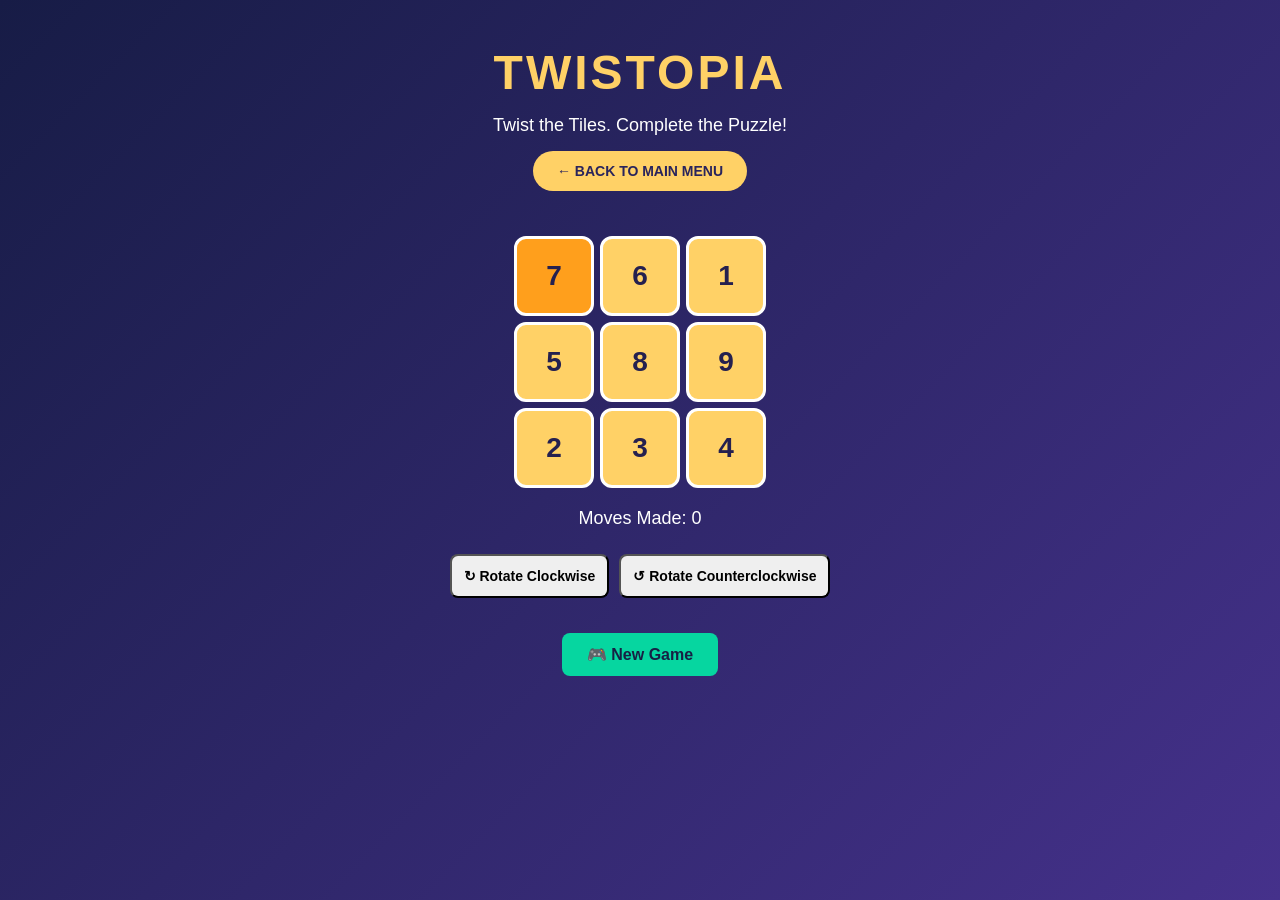
==== index.html @ 4ab51ff2 "Add files via upload Upload TWISTOPIA Trial Version 1.0" ====
<!DOCTYPE html>
<html lang="en">
<head>
    <meta charset="UTF-8">
    <meta name="viewport" content="width=device-width, initial-scale=1.0">
    <title>TWISTOPIA</title>
    <link rel="stylesheet" href="style.css">
</head>
<body>

    <h1>TWISTOPIA</h1>
    <p>Twist the Tiles. Complete the Puzzle!</p>

    <button onclick="location.href='menu.html'"
    style="
        background: #ffd166;
        color: #29245c;
        border: none;
        border-radius: 25px;
        padding: 12px 24px;
        margin: 15px;
        font-weight: bold;
        cursor: pointer;
    ">
        ← BACK TO MAIN MENU
    </button>

    <script src="game.js"></script>
</body>
</html>
---- style.css ----
* {
    box-sizing: border-box;
    margin: 0;
    padding: 0;
}

body {
    font-family: Arial, sans-serif;
    background: linear-gradient(135deg, #171c46, #45318b);
    color: white;
    min-height: 100vh;
    text-align: center;
    padding: 20px 10px;
}

h1 {
    font-size: clamp(30px, 7vw, 48px);
    color: #ffd166;
    margin-top: 25px;
    letter-spacing: 3px;
}

p {
    font-size: clamp(14px, 3vw, 18px);
    margin-top: 15px;
    color: white;
}

button {
    font-size: 14px;
    font-weight: bold;
}

@media (max-width: 480px) {
    body {
        padding: 12px 5px;
    }

    h1 {
        margin-top: 15px;
        letter-spacing: 2px;
    }

    #picture-game {
        width: 100%;
        overflow: hidden;
    }
}
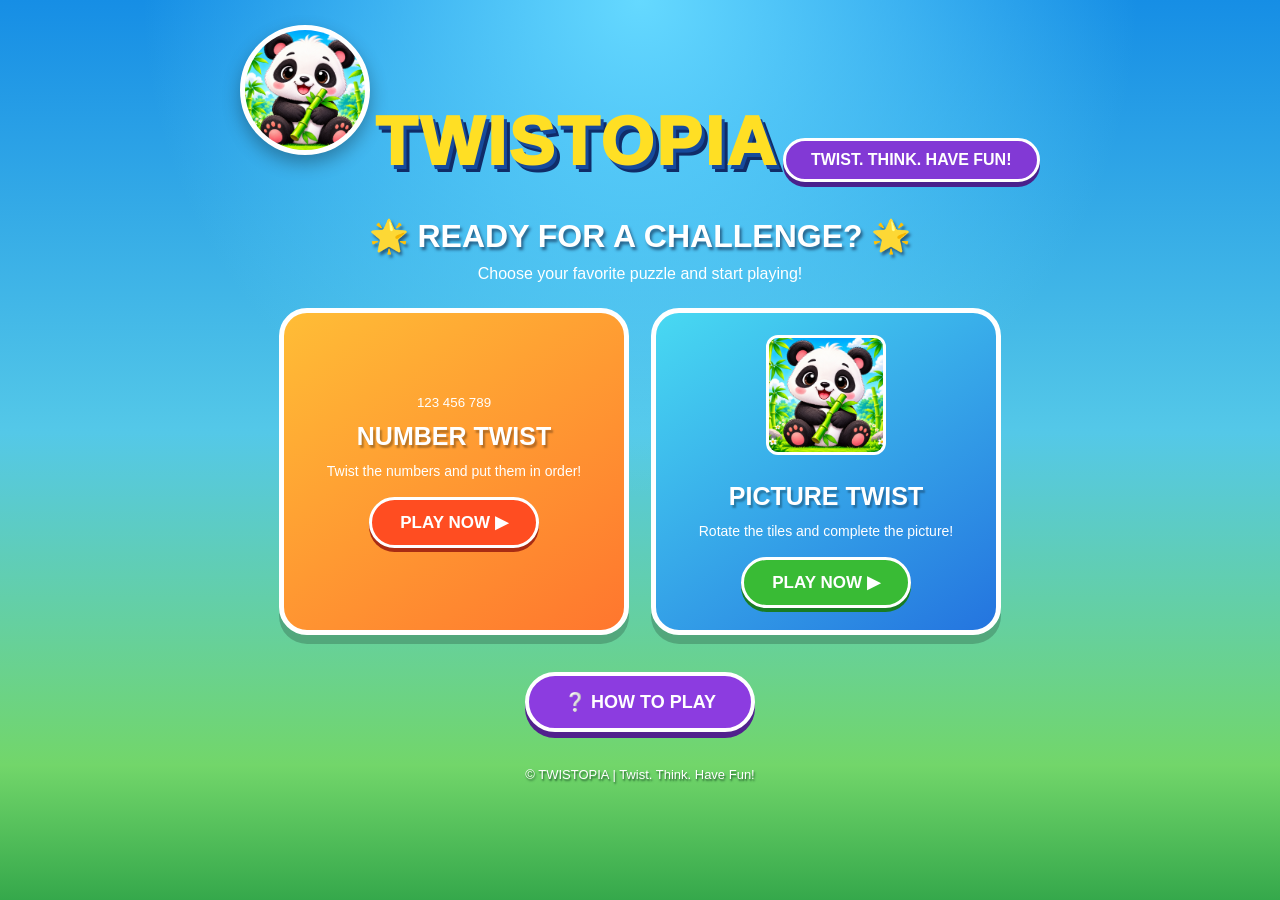
==== commit 39318260: "Add files via upload Fix main menu homepage and navigation" ====
--- a/index.html
+++ b/index.html
@@ -2,30 +2,281 @@
 <!DOCTYPE html>
 <html lang="en">
 <head>
-    <meta charset="UTF-8">
-    <meta name="viewport" content="width=device-width, initial-scale=1.0">
-    <title>TWISTOPIA</title>
-    <link rel="stylesheet" href="style.css">
+<meta charset="UTF-8">
+<meta name="viewport" content="width=device-width, initial-scale=1.0">
+<title>TWISTOPIA - Play and Have Fun!</title>
+
+<style>
+* {
+    box-sizing: border-box;
+    margin: 0;
+    padding: 0;
+}
+
+body {
+    min-height: 100vh;
+    font-family: Arial, sans-serif;
+    text-align: center;
+    color: white;
+    padding: 25px 15px;
+    background:
+        radial-gradient(circle at top, #65d9ff, transparent 45%),
+        linear-gradient(180deg, #168ee5, #54c8e8 48%, #72d66a 85%, #35a84b);
+    overflow-x: hidden;
+}
+
+.header {
+    max-width: 850px;
+    margin: auto;
+}
+
+.panda {
+    font-size: clamp(65px, 12vw, 110px);
+    margin-bottom: 5px;
+    filter: drop-shadow(0 8px 5px #245b68);
+}
+
+.logo {
+    display: inline-block;
+    color: #ffdf24;
+    font-size: clamp(38px, 8vw, 68px);
+    font-weight: 1000;
+    letter-spacing: 3px;
+    text-shadow:
+        3px 4px 0 #164a9c,
+        6px 7px 0 #102c68;
+}
+
+.tagline {
+    display: inline-block;
+    margin-top: 12px;
+    padding: 10px 25px;
+    border-radius: 30px;
+    background: #8239d5;
+    border: 3px solid white;
+    font-size: 16px;
+    font-weight: bold;
+    box-shadow: 0 5px 0 #49218c;
+}
+
+.welcome {
+    margin: 35px 0 25px;
+}
+
+.welcome h2 {
+    font-size: clamp(22px, 5vw, 32px);
+    color: white;
+    text-shadow: 2px 3px 3px #27628a;
+}
+
+.welcome p {
+    margin-top: 10px;
+    font-size: 16px;
+}
+
+.game-container {
+    display: flex;
+    justify-content: center;
+    align-items: stretch;
+    flex-wrap: wrap;
+    gap: 22px;
+    max-width: 850px;
+    margin: 25px auto;
+}
+
+.game-card {
+    width: min(100%, 350px);
+    min-height: 270px;
+    padding: 22px;
+    border: 5px solid white;
+    border-radius: 28px;
+    cursor: pointer;
+    color: white;
+    box-shadow: 0 9px 0 rgba(0,0,0,0.2);
+    transition: transform 0.2s, box-shadow 0.2s;
+}
+
+.game-card:hover {
+    transform: translateY(-7px);
+    box-shadow: 0 15px 0 rgba(0,0,0,0.2);
+}
+
+.game-card:active {
+    transform: translateY(3px);
+    box-shadow: 0 4px 0 rgba(0,0,0,0.2);
+}
+
+.number-card {
+    background: linear-gradient(145deg, #ffbd36, #ff762e);
+}
+
+.picture-card {
+    background: linear-gradient(145deg, #48d9f2, #2474df);
+}
+
+.game-icon {
+    font-size: 65px;
+    margin-bottom: 10px;
+}
+
+.number-grid {
+    display: grid;
+    grid-template-columns: repeat(3, 42px);
+    justify-content: center;
+    gap: 4px;
+    margin: 8px auto 15px;
+}
+
+.number-grid span {
+    background: white;
+    color: #26418c;
+    border-radius: 7px;
+    padding: 8px 0;
+    font-size: 20px;
+    font-weight: bold;
+    box-shadow: 0 3px 0 rgba(0,0,0,0.2);
+}
+
+.game-card h3 {
+    font-size: 25px;
+    margin: 12px 0;
+    text-shadow: 2px 3px 2px rgba(0,0,0,0.3);
+}
+
+.game-card p {
+    font-size: 14px;
+    margin-bottom: 18px;
+}
+
+.play-label {
+    display: inline-block;
+    background: #ff4d21;
+    border: 3px solid white;
+    border-radius: 30px;
+    padding: 12px 28px;
+    font-weight: bold;
+    font-size: 17px;
+    box-shadow: 0 4px 0 #a92c13;
+}
+
+.picture-card .play-label {
+    background: #39bb35;
+    box-shadow: 0 4px 0 #187c24;
+}
+
+.how-button {
+    margin-top: 12px;
+    padding: 15px 35px;
+    background: #8c3ce0;
+    color: white;
+    border: 4px solid white;
+    border-radius: 35px;
+    font-size: 18px;
+    font-weight: bold;
+    cursor: pointer;
+    box-shadow: 0 6px 0 #51218d;
+}
+
+.how-button:hover {
+    background: #a65cf0;
+}
+
+.footer {
+    margin-top: 35px;
+    font-size: 13px;
+    color: white;
+    text-shadow: 1px 2px 2px #23612e;
+}
+
+@media (max-width: 480px) {
+    body {
+        padding: 15px 10px;
+    }
+
+    .game-container {
+        gap: 18px;
+    }
+
+    .game-card {
+        min-height: 245px;
+    }
+
+    .welcome {
+        margin: 25px 0 20px;
+    }
+}
+
+.panda-image {
+    width: 130px;
+    height: 130px;
+    object-fit: cover;
+    border-radius: 50%;
+    border: 5px solid white;
+    box-shadow: 0 8px 18px rgba(0,0,0,0.3);
+    margin-bottom: 10px;
+    background: white;
+}
+
+.card-panda {
+    width: 120px;
+    height: 120px;
+    object-fit: cover;
+    border-radius: 12px;
+    border: 3px solid white;
+    margin-bottom: 12px;
+}
+</style>
 </head>
+
 <body>
 
-    <h1>TWISTOPIA</h1>
-    <p>Twist the Tiles. Complete the Puzzle!</p>
-
-    <button onclick="location.href='menu.html'"
-    style="
-        background: #ffd166;
-        color: #29245c;
-        border: none;
-        border-radius: 25px;
-        padding: 12px 24px;
-        margin: 15px;
-        font-weight: bold;
-        cursor: pointer;
-    ">
-        ← BACK TO MAIN MENU
+<header class="header">
+    <img src="panda.png" class="panda-image" alt="TWISTOPIA Panda">
+    <h1 class="logo">TWISTOPIA</h1>
+    <p class="tagline">TWIST. THINK. HAVE FUN!</p>
+</header>
+
+<section class="welcome">
+    <h2>🌟 READY FOR A CHALLENGE? 🌟</h2>
+    <p>Choose your favorite puzzle and start playing!</p>
+</section>
+
+<main class="game-container">
+
+    <button class="game-card number-card"
+        onclick="location.href='number.html'"
+
+        <div class="number-grid">
+            <span>1</span><span>2</span><span>3</span>
+            <span>4</span><span>5</span><span>6</span>
+            <span>7</span><span>8</span><span>9</span>
+        </div>
+
+        <h3>NUMBER TWIST</h3>
+        <p>Twist the numbers and put them in order!</p>
+        <span class="play-label">PLAY NOW ▶</span>
     </button>
 
-    <script src="game.js"></script>
+    <button class="game-card picture-card"
+        onclick="location.href='picture.html'">
+
+    
+        <img src="panda.png" class="card-panda" alt="Panda Puzzle">
+        <h3>PICTURE TWIST</h3>
+        <p>Rotate the tiles and complete the picture!</p>
+        <span class="play-label">PLAY NOW ▶</span>
+    </button>
+
+</main>
+
+<button class="how-button"
+    onclick="location.href='howtoplay.html'">
+    ❔ HOW TO PLAY
+</button>
+
+<footer class="footer">
+    © TWISTOPIA | Twist. Think. Have Fun!
+</footer>
+
 </body>
 </html>
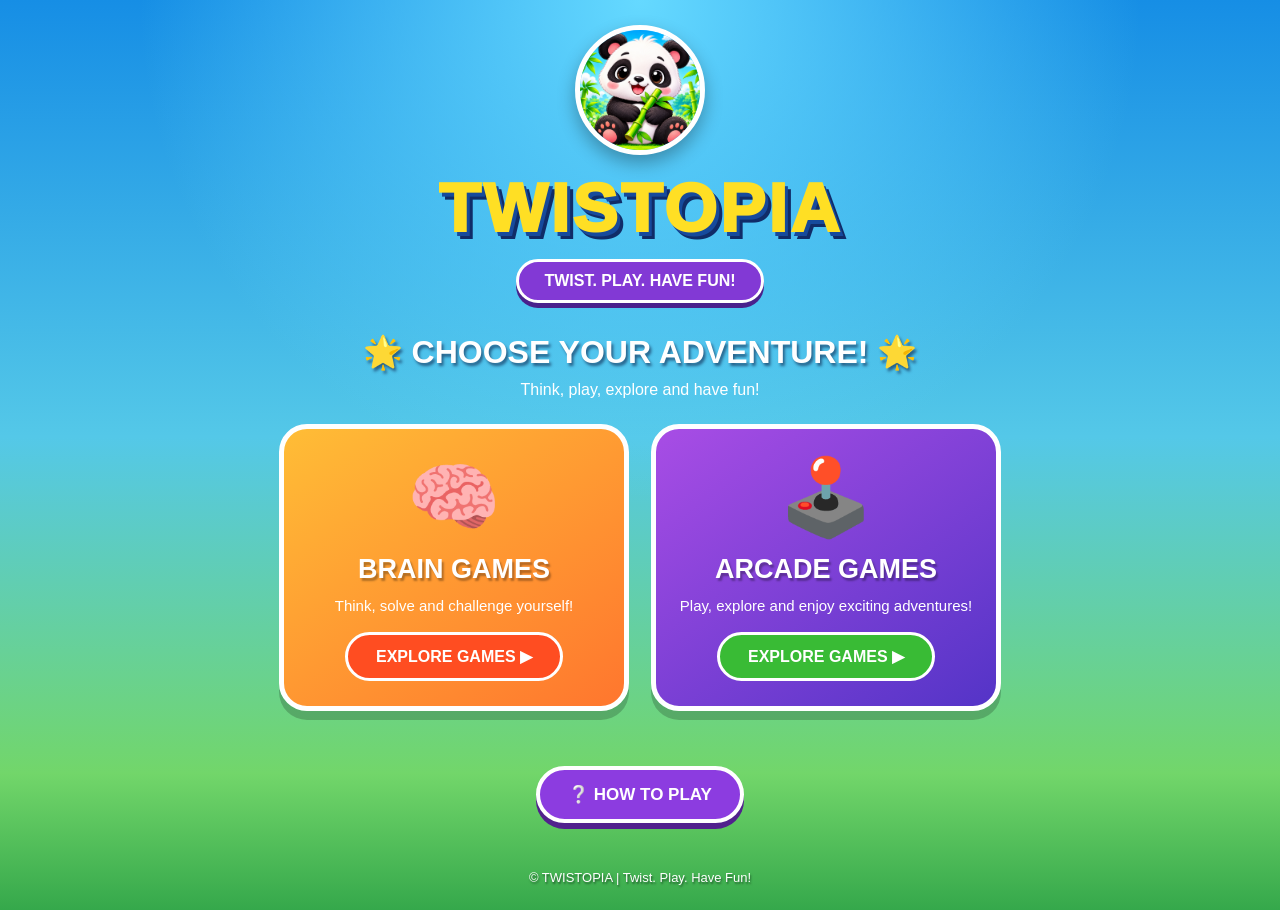
==== commit fa828b56: "Add files via upload" ====
--- a/index.html
+++ b/index.html
@@ -30,21 +30,23 @@
     margin: auto;
 }
 
-.panda {
-    font-size: clamp(65px, 12vw, 110px);
-    margin-bottom: 5px;
-    filter: drop-shadow(0 8px 5px #245b68);
+.panda-image {
+    width: 130px;
+    height: 130px;
+    object-fit: cover;
+    border-radius: 50%;
+    border: 5px solid white;
+    box-shadow: 0 8px 18px rgba(0,0,0,0.3);
+    margin-bottom: 10px;
+    background: white;
 }
 
 .logo {
-    display: inline-block;
     color: #ffdf24;
     font-size: clamp(38px, 8vw, 68px);
     font-weight: 1000;
     letter-spacing: 3px;
-    text-shadow:
-        3px 4px 0 #164a9c,
-        6px 7px 0 #102c68;
+    text-shadow: 3px 4px 0 #164a9c, 6px 7px 0 #102c68;
 }
 
 .tagline {
@@ -60,12 +62,11 @@
 }
 
 .welcome {
-    margin: 35px 0 25px;
+    margin: 30px 0 25px;
 }
 
 .welcome h2 {
     font-size: clamp(22px, 5vw, 32px);
-    color: white;
     text-shadow: 2px 3px 3px #27628a;
 }
 
@@ -74,7 +75,7 @@
     font-size: 16px;
 }
 
-.game-container {
+.menu-container {
     display: flex;
     justify-content: center;
     align-items: stretch;
@@ -84,26 +85,101 @@
     margin: 25px auto;
 }
 
+.menu-card {
+    width: min(100%, 350px);
+    min-height: 260px;
+    padding: 25px 20px;
+    border: 5px solid white;
+    border-radius: 28px;
+    cursor: pointer;
+    color: white;
+    box-shadow: 0 9px 0 rgba(0,0,0,0.2);
+    transition: transform 0.2s;
+}
+
+.menu-card:hover {
+    transform: translateY(-7px);
+}
+
+.brain-card {
+    background: linear-gradient(145deg, #ffbd36, #ff762e);
+}
+
+.arcade-card {
+    background: linear-gradient(145deg, #a84de5, #5434c7);
+}
+
+.menu-icon {
+    font-size: 75px;
+    margin-bottom: 12px;
+}
+
+.menu-card h3 {
+    font-size: 27px;
+    margin: 12px 0;
+    text-shadow: 2px 3px 2px rgba(0,0,0,0.3);
+}
+
+.menu-card p {
+    font-size: 15px;
+    margin-bottom: 18px;
+}
+
+.play-label {
+    display: inline-block;
+    background: #ff4d21;
+    border: 3px solid white;
+    border-radius: 30px;
+    padding: 12px 28px;
+    font-weight: bold;
+    font-size: 16px;
+}
+
+.arcade-card .play-label {
+    background: #39bb35;
+}
+
+.game-section {
+    display: none;
+    max-width: 850px;
+    margin: 25px auto;
+}
+
+.game-section.active {
+    display: block;
+}
+
+.section-title {
+    font-size: clamp(25px, 5vw, 34px);
+    margin-bottom: 10px;
+    text-shadow: 2px 3px 3px #27628a;
+}
+
+.section-description {
+    margin-bottom: 22px;
+}
+
+.game-container {
+    display: flex;
+    justify-content: center;
+    flex-wrap: wrap;
+    gap: 22px;
+}
+
 .game-card {
     width: min(100%, 350px);
-    min-height: 270px;
+    min-height: 250px;
     padding: 22px;
     border: 5px solid white;
     border-radius: 28px;
     cursor: pointer;
     color: white;
     box-shadow: 0 9px 0 rgba(0,0,0,0.2);
-    transition: transform 0.2s, box-shadow 0.2s;
+    transition: transform 0.2s;
 }
 
 .game-card:hover {
-    transform: translateY(-7px);
-    box-shadow: 0 15px 0 rgba(0,0,0,0.2);
-}
-
-.game-card:active {
-    transform: translateY(3px);
-    box-shadow: 0 4px 0 rgba(0,0,0,0.2);
+    transform: translateY(-6px);
 }
 
 .number-card {
@@ -114,9 +190,14 @@
     background: linear-gradient(145deg, #48d9f2, #2474df);
 }
 
+.arcade-game-card {
+    background: linear-gradient(145deg, #a84de5, #5434c7);
+    cursor: default;
+}
+
 .game-icon {
     font-size: 65px;
-    margin-bottom: 10px;
+    margin-bottom: 12px;
 }
 
 .number-grid {
@@ -134,87 +215,6 @@
     padding: 8px 0;
     font-size: 20px;
     font-weight: bold;
-    box-shadow: 0 3px 0 rgba(0,0,0,0.2);
-}
-
-.game-card h3 {
-    font-size: 25px;
-    margin: 12px 0;
-    text-shadow: 2px 3px 2px rgba(0,0,0,0.3);
-}
-
-.game-card p {
-    font-size: 14px;
-    margin-bottom: 18px;
-}
-
-.play-label {
-    display: inline-block;
-    background: #ff4d21;
-    border: 3px solid white;
-    border-radius: 30px;
-    padding: 12px 28px;
-    font-weight: bold;
-    font-size: 17px;
-    box-shadow: 0 4px 0 #a92c13;
-}
-
-.picture-card .play-label {
-    background: #39bb35;
-    box-shadow: 0 4px 0 #187c24;
-}
-
-.how-button {
-    margin-top: 12px;
-    padding: 15px 35px;
-    background: #8c3ce0;
-    color: white;
-    border: 4px solid white;
-    border-radius: 35px;
-    font-size: 18px;
-    font-weight: bold;
-    cursor: pointer;
-    box-shadow: 0 6px 0 #51218d;
-}
-
-.how-button:hover {
-    background: #a65cf0;
-}
-
-.footer {
-    margin-top: 35px;
-    font-size: 13px;
-    color: white;
-    text-shadow: 1px 2px 2px #23612e;
-}
-
-@media (max-width: 480px) {
-    body {
-        padding: 15px 10px;
-    }
-
-    .game-container {
-        gap: 18px;
-    }
-
-    .game-card {
-        min-height: 245px;
-    }
-
-    .welcome {
-        margin: 25px 0 20px;
-    }
-}
-
-.panda-image {
-    width: 130px;
-    height: 130px;
-    object-fit: cover;
-    border-radius: 50%;
-    border: 5px solid white;
-    box-shadow: 0 8px 18px rgba(0,0,0,0.3);
-    margin-bottom: 10px;
-    background: white;
 }
 
 .card-panda {
@@ -225,6 +225,67 @@
     border: 3px solid white;
     margin-bottom: 12px;
 }
+
+.game-card h3 {
+    font-size: 24px;
+    margin: 12px 0;
+}
+
+.game-card p {
+    font-size: 14px;
+    margin-bottom: 18px;
+}
+
+.back-button, .how-button {
+    margin: 12px 5px;
+    padding: 14px 28px;
+    background: #8c3ce0;
+    color: white;
+    border: 4px solid white;
+    border-radius: 35px;
+    font-size: 17px;
+    font-weight: bold;
+    cursor: pointer;
+    box-shadow: 0 6px 0 #51218d;
+}
+
+.back-button:hover, .how-button:hover {
+    background: #a65cf0;
+}
+
+.coming-soon {
+    display: inline-block;
+    background: #ffdf24;
+    color: #49318c;
+    border-radius: 20px;
+    padding: 9px 18px;
+    font-weight: bold;
+    font-size: 13px;
+}
+
+.footer {
+    margin-top: 35px;
+    font-size: 13px;
+    text-shadow: 1px 2px 2px #23612e;
+}
+
+@media (max-width: 480px) {
+    body {
+        padding: 15px 10px;
+    }
+
+    .menu-container, .game-container {
+        gap: 18px;
+    }
+
+    .menu-card, .game-card {
+        min-height: 230px;
+    }
+
+    .welcome {
+        margin: 25px 0 20px;
+    }
+}
 </style>
 </head>
 
@@ -233,50 +294,149 @@
 <header class="header">
     <img src="panda.png" class="panda-image" alt="TWISTOPIA Panda">
     <h1 class="logo">TWISTOPIA</h1>
-    <p class="tagline">TWIST. THINK. HAVE FUN!</p>
+    <p class="tagline">TWIST. PLAY. HAVE FUN!</p>
 </header>
 
-<section class="welcome">
-    <h2>🌟 READY FOR A CHALLENGE? 🌟</h2>
-    <p>Choose your favorite puzzle and start playing!</p>
+<section class="welcome" id="welcome">
+    <h2>🌟 CHOOSE YOUR ADVENTURE! 🌟</h2>
+    <p>Think, play, explore and have fun!</p>
 </section>
 
-<main class="game-container">
-
-    <button class="game-card number-card"
-        onclick="location.href='number.html'"
-
-        <div class="number-grid">
-            <span>1</span><span>2</span><span>3</span>
-            <span>4</span><span>5</span><span>6</span>
-            <span>7</span><span>8</span><span>9</span>
-        </div>
-
-        <h3>NUMBER TWIST</h3>
-        <p>Twist the numbers and put them in order!</p>
-        <span class="play-label">PLAY NOW ▶</span>
+<!-- MAIN CATEGORY MENU -->
+
+<main class="menu-container" id="mainMenu">
+
+    <button class="menu-card brain-card" onclick="showSection('brainSection')">
+        <div class="menu-icon">🧠</div>
+        <h3>BRAIN GAMES</h3>
+        <p>Think, solve and challenge yourself!</p>
+        <span class="play-label">EXPLORE GAMES ▶</span>
     </button>
 
-    <button class="game-card picture-card"
-        onclick="location.href='picture.html'">
-
-    
-        <img src="panda.png" class="card-panda" alt="Panda Puzzle">
-        <h3>PICTURE TWIST</h3>
-        <p>Rotate the tiles and complete the picture!</p>
-        <span class="play-label">PLAY NOW ▶</span>
+    <button class="menu-card arcade-card" onclick="showSection('arcadeSection')">
+        <div class="menu-icon">🕹️</div>
+        <h3>ARCADE GAMES</h3>
+        <p>Play, explore and enjoy exciting adventures!</p>
+        <span class="play-label">EXPLORE GAMES ▶</span>
     </button>
 
 </main>
 
-<button class="how-button"
-    onclick="location.href='howtoplay.html'">
+<!-- BRAIN GAMES -->
+
+<section class="game-section" id="brainSection">
+
+    <h2 class="section-title">🧠 BRAIN GAMES</h2>
+    <p class="section-description">Choose your favorite puzzle!</p>
+
+    <div class="game-container">
+
+        <button class="game-card number-card"
+            onclick="location.href='number.html'">
+
+            <div class="number-grid">
+                <span>1</span><span>2</span><span>3</span>
+                <span>4</span><span>5</span><span>6</span>
+                <span>7</span><span>8</span><span>9</span>
+            </div>
+
+            <h3>NUMBER TWIST</h3>
+            <p>Twist the numbers and put them in order!</p>
+            <span class="play-label">PLAY NOW ▶</span>
+        </button>
+
+        <button class="game-card picture-card"
+            onclick="location.href='picture.html'">
+
+            <img src="panda.png" class="card-panda" alt="Panda Puzzle">
+            <h3>PICTURE TWIST</h3>
+            <p>Rotate the tiles and complete the picture!</p>
+            <span class="play-label">PLAY NOW ▶</span>
+        </button>
+
+    </div>
+
+    <button class="back-button" onclick="backToMenu()">
+        ← BACK TO MAIN MENU
+    </button>
+
+</section>
+
+<!-- ARCADE GAMES -->
+
+
+<!-- ARCADE GAMES -->
+
+<section class="game-section" id="arcadeSection">
+
+    <h2 class="section-title">🕹️ ARCADE GAMES</h2>
+    <p class="section-description">Get ready for fun and adventure!</p>
+
+    <div class="game-container">
+
+        <button class="game-card arcade-game-card"
+            onclick="location.href='maze.html'">
+
+            <div class="game-icon">👾</div>
+            <h3>MAZE CHASER</h3>
+            <p>Collect stars, explore the maze and avoid enemies!</p>
+            <span class="play-label">PLAY NOW ▶</span>
+
+        </button>
+
+        <button class="game-card arcade-game-card"
+            onclick="location.href='jump.html'">
+
+            <div class="game-icon">🏃</div>
+            <h3>JUMP ADVENTURE</h3>
+            <p>Jump over obstacles and collect stars!</p>
+            <span class="play-label">PLAY NOW ▶</span>
+
+        </button>
+
+    </div>
+
+    <button class="back-button" onclick="backToMenu()">
+        ← BACK TO MAIN MENU
+    </button>
+
+</section>
+
+
+
+<br>
+
+<button class="how-button" onclick="location.href='howtoplay.html'">
     ❔ HOW TO PLAY
 </button>
 
 <footer class="footer">
-    © TWISTOPIA | Twist. Think. Have Fun!
+    © TWISTOPIA | Twist. Play. Have Fun!
 </footer>
+
+<script>
+function showSection(sectionId) {
+    document.getElementById("mainMenu").style.display = "none";
+    document.getElementById("welcome").style.display = "none";
+
+    document.getElementById("brainSection").classList.remove("active");
+    document.getElementById("arcadeSection").classList.remove("active");
+
+    document.getElementById(sectionId).classList.add("active");
+
+    window.scrollTo(0, 0);
+}
+
+function backToMenu() {
+    document.getElementById("mainMenu").style.display = "flex";
+    document.getElementById("welcome").style.display = "block";
+
+    document.getElementById("brainSection").classList.remove("active");
+    document.getElementById("arcadeSection").classList.remove("active");
+
+    window.scrollTo(0, 0);
+}
+</script>
 
 </body>
 </html>
